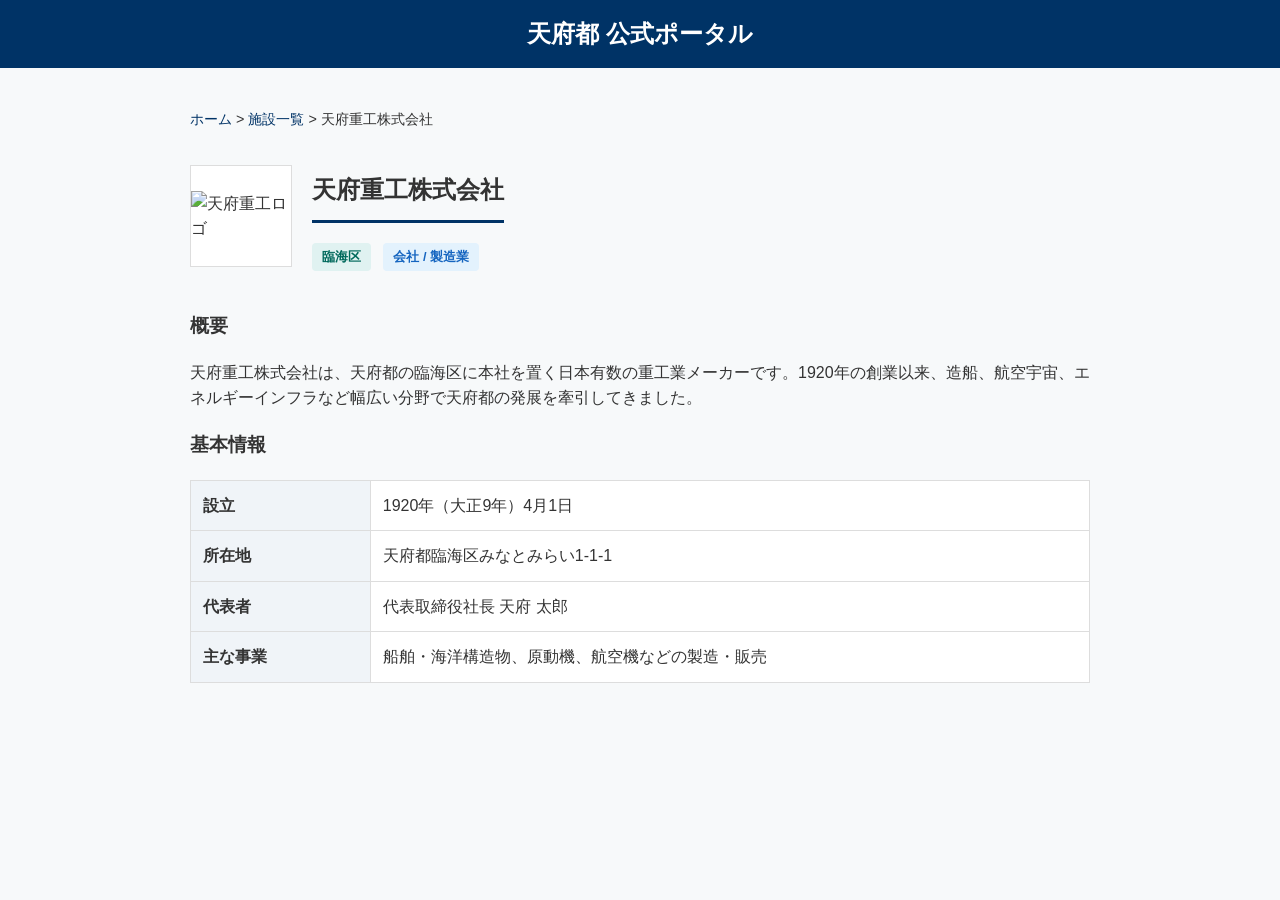
==== detail-tenfu-heavy.html @ 9f64f0f5 "detail-tenfu-heavy.html を作成" ====
<!DOCTYPE html>
<html lang="ja">
<head>
  <meta charset="UTF-8">
  <meta name="viewport" content="width=device-width, initial-scale=1.0">
  <title>天府重工株式会社 | 天府都 公式ポータル</title>
  <link rel="stylesheet" href="style.css">
</head>
<body>

  <header>
    <h1>天府都 公式ポータル</h1>
  </header>

  <main>
    <div class="breadcrumb">
      <a href="index.html">ホーム</a> &gt; 
      <a href="index.html">施設一覧</a> &gt; 
      天府重工株式会社
    </div>

    <div class="detail-header">
      <div class="detail-logo">
        <img src="https://placehold.jp/80x80.png?text=Logo" alt="天府重工ロゴ">
      </div>
      <div>
        <h2>天府重工株式会社</h2>
        <span class="badge badge-area">臨海区</span>
        <span class="badge badge-genre">会社 / 製造業</span>
      </div>
    </div>

    <section>
      <h3>概要</h3>
      <p>天府重工株式会社は、天府都の臨海区に本社を置く日本有数の重工業メーカーです。1920年の創業以来、造船、航空宇宙、エネルギーインフラなど幅広い分野で天府都の発展を牽引してきました。</p>
    </section>

    <section>
      <h3>基本情報</h3>
      <table class="detail-table">
        <tbody>
          <tr>
            <th>設立</th>
            <td>1920年（大正9年）4月1日</td>
          </tr>
          <tr>
            <th>所在地</th>
            <td>天府都臨海区みなとみらい1-1-1</td>
          </tr>
          <tr>
            <th>代表者</th>
            <td>代表取締役社長 天府 太郎</td>
          </tr>
          <tr>
            <th>主な事業</th>
            <td>船舶・海洋構造物、原動機、航空機などの製造・販売</td>
          </tr>
        </tbody>
      </table>
    </section>

  </main>

</body>
</html>
---- style.css ----
/* style.css */
:root {
  --primary-color: #003366; /* 天府都のテーマカラー（濃紺） */
  --bg-color: #f7f9fa;
  --text-color: #333333;
  --border-color: #dddddd;
}

body {
  font-family: "Helvetica Neue", Arial, "Hiragino Kaku Gothic ProN", "Hiragino Sans", Meiryo, sans-serif;
  margin: 0;
  padding: 0;
  background-color: var(--bg-color);
  color: var(--text-color);
  line-height: 1.6;
}

/* ヘッダー */
header {
  background-color: var(--primary-color);
  color: white;
  padding: 15px 20px;
  text-align: center;
}

header h1 {
  margin: 0;
  font-size: 1.5rem;
}

/* メインコンテンツ */
main {
  max-width: 900px;
  margin: 40px auto;
  padding: 0 20px;
}

h2 {
  border-bottom: 3px solid var(--primary-color);
  padding-bottom: 10px;
  margin-bottom: 20px;
}

/* --- カード型リストのスタイル --- */
.facility-list {
  display: flex;
  flex-direction: column;
  gap: 15px;
}

.card {
  display: flex;
  background-color: white;
  border: 1px solid var(--border-color);
  border-radius: 8px;
  text-decoration: none; /* リンクの下線を消す */
  color: inherit;
  overflow: hidden;
  transition: box-shadow 0.3s ease, transform 0.2s ease;
}

/* ホバー時のアクション */
.card:hover {
  box-shadow: 0 4px 12px rgba(0, 0, 0, 0.1);
  transform: translateY(-2px);
}

.card-logo {
  width: 150px;
  background-color: #eeeeee;
  display: flex;
  align-items: center;
  justify-content: center;
  border-right: 1px solid var(--border-color);
}

.card-logo img {
  max-width: 100%;
  height: auto;
  padding: 10px;
}

.card-content {
  padding: 20px;
  flex: 1;
}

.card-content h3 {
  margin: 0 0 10px 0;
  color: var(--primary-color);
}

/* 区域・ジャンルのバッジ */
.badge {
  display: inline-block;
  padding: 4px 10px;
  font-size: 0.8rem;
  border-radius: 4px;
  margin-right: 8px;
  margin-bottom: 10px;
  font-weight: bold;
}

.badge-area { background-color: #e0f2f1; color: #00695c; }
.badge-genre { background-color: #e3f2fd; color: #1565c0; }

.card-content p {
  margin: 0;
  font-size: 0.95rem;
  color: #555;
}

/* --- 個別ページ用のスタイル --- */
.breadcrumb {
  font-size: 0.9rem;
  margin-bottom: 20px;
}
.breadcrumb a { color: var(--primary-color); text-decoration: none; }
.breadcrumb a:hover { text-decoration: underline; }

.detail-header {
  display: flex;
  align-items: center;
  gap: 20px;
  margin-bottom: 30px;
}

.detail-logo {
  width: 100px;
  height: 100px;
  background-color: #fff;
  border: 1px solid var(--border-color);
  display: flex;
  align-items: center;
  justify-content: center;
}

.detail-table {
  width: 100%;
  border-collapse: collapse;
  margin-top: 20px;
  background-color: white;
}

.detail-table th, .detail-table td {
  border: 1px solid var(--border-color);
  padding: 12px;
}

.detail-table th {
  background-color: #f0f4f8;
  width: 20%;
  text-align: left;
}
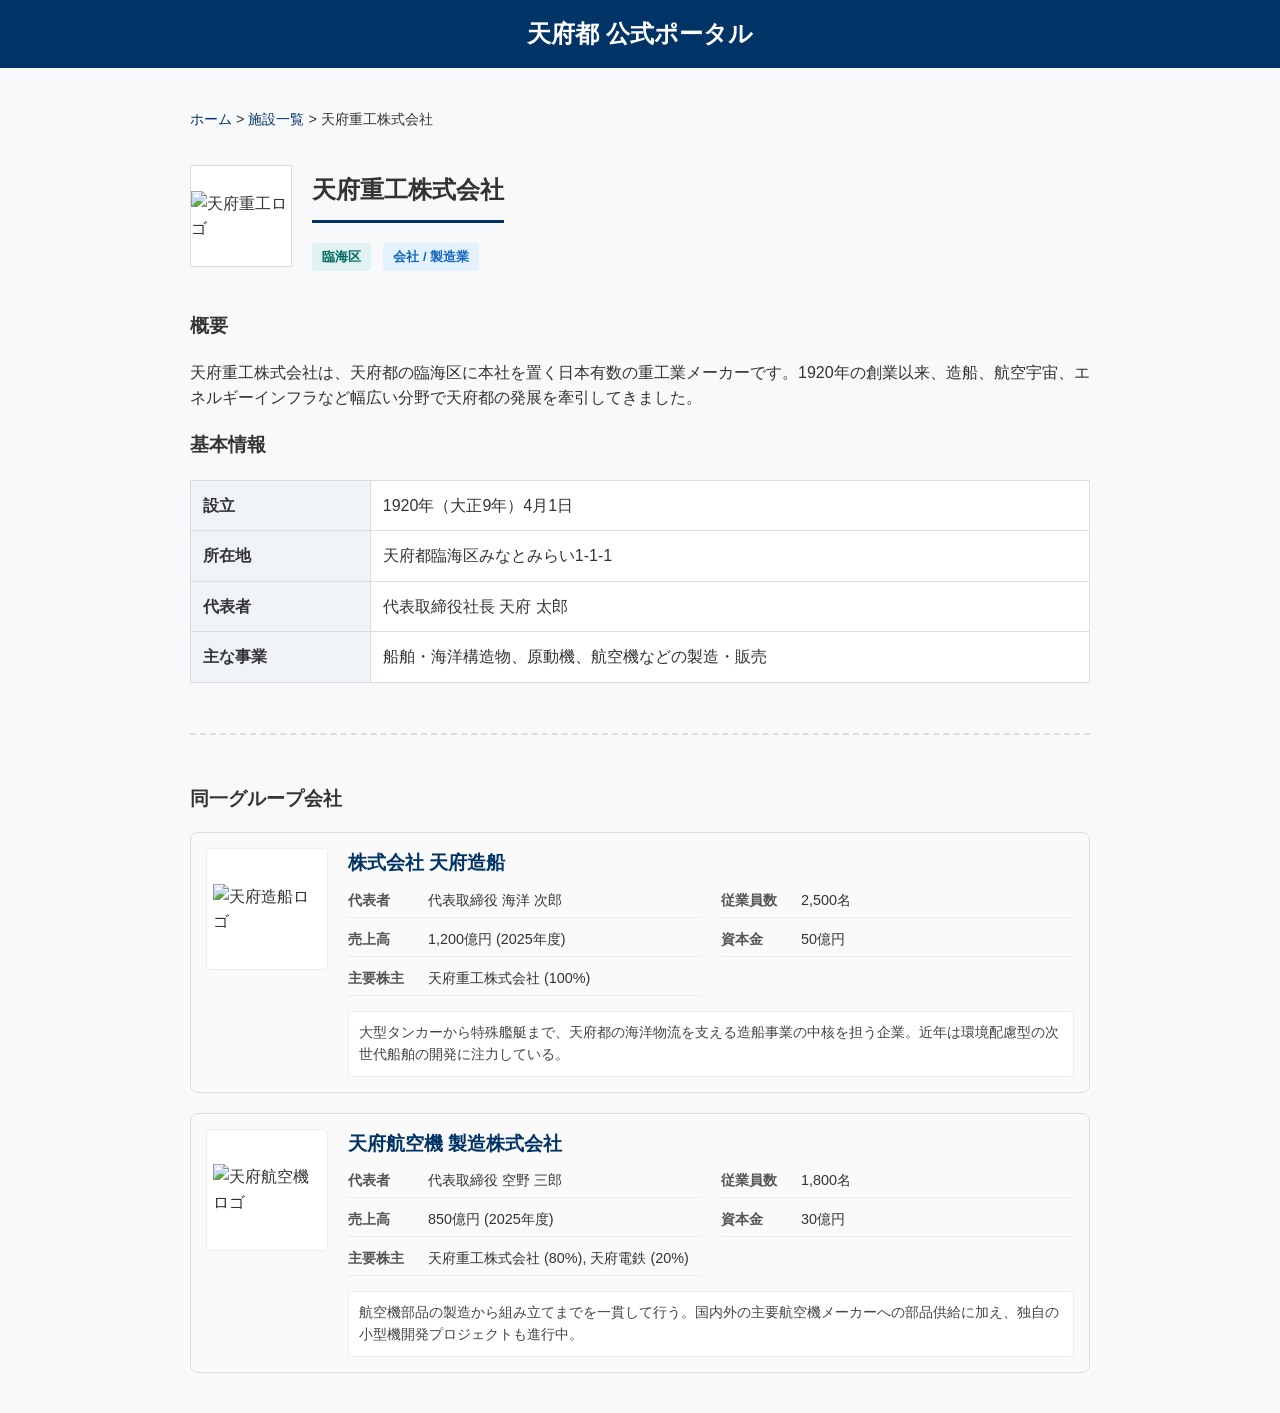
==== commit 63fc60fa: "Update detail-tenfu-heavy.html" ====
--- a/detail-tenfu-heavy.html
+++ b/detail-tenfu-heavy.html
@@ -13,12 +13,14 @@
   </header>
 
   <main>
+    <!-- パンくずリスト -->
     <div class="breadcrumb">
       <a href="index.html">ホーム</a> &gt; 
       <a href="index.html">施設一覧</a> &gt; 
       天府重工株式会社
     </div>
 
+    <!-- ヘッダー情報 -->
     <div class="detail-header">
       <div class="detail-logo">
         <img src="https://placehold.jp/80x80.png?text=Logo" alt="天府重工ロゴ">
@@ -30,11 +32,13 @@
       </div>
     </div>
 
+    <!-- 詳細テキスト -->
     <section>
       <h3>概要</h3>
       <p>天府重工株式会社は、天府都の臨海区に本社を置く日本有数の重工業メーカーです。1920年の創業以来、造船、航空宇宙、エネルギーインフラなど幅広い分野で天府都の発展を牽引してきました。</p>
     </section>
 
+    <!-- 基本情報テーブル -->
     <section>
       <h3>基本情報</h3>
       <table class="detail-table">
@@ -59,6 +63,57 @@
       </table>
     </section>
 
+    <!-- =========================================
+         ここから追加：同一グループ会社セクション
+         ========================================= -->
+    <section class="group-companies">
+      <h3>同一グループ会社</h3>
+      
+      <div class="group-list">
+        
+        <!-- グループ会社 1 -->
+        <div class="group-card">
+          <div class="group-logo">
+            <img src="https://placehold.jp/100x100.png?text=SubLogo1" alt="天府造船ロゴ">
+          </div>
+          <div class="group-info">
+            <h4>株式会社 天府造船</h4>
+            <div class="group-grid">
+              <div class="group-grid-item"><span class="label">代表者</span><span>代表取締役 海洋 次郎</span></div>
+              <div class="group-grid-item"><span class="label">従業員数</span><span>2,500名</span></div>
+              <div class="group-grid-item"><span class="label">売上高</span><span>1,200億円 (2025年度)</span></div>
+              <div class="group-grid-item"><span class="label">資本金</span><span>50億円</span></div>
+              <div class="group-grid-item"><span class="label">主要株主</span><span>天府重工株式会社 (100%)</span></div>
+            </div>
+            <p class="group-desc">
+              大型タンカーから特殊艦艇まで、天府都の海洋物流を支える造船事業の中核を担う企業。近年は環境配慮型の次世代船舶の開発に注力している。
+            </p>
+          </div>
+        </div>
+
+        <!-- グループ会社 2 -->
+        <div class="group-card">
+          <div class="group-logo">
+            <img src="https://placehold.jp/100x100.png?text=SubLogo2" alt="天府航空機ロゴ">
+          </div>
+          <div class="group-info">
+            <h4>天府航空機 製造株式会社</h4>
+            <div class="group-grid">
+              <div class="group-grid-item"><span class="label">代表者</span><span>代表取締役 空野 三郎</span></div>
+              <div class="group-grid-item"><span class="label">従業員数</span><span>1,800名</span></div>
+              <div class="group-grid-item"><span class="label">売上高</span><span>850億円 (2025年度)</span></div>
+              <div class="group-grid-item"><span class="label">資本金</span><span>30億円</span></div>
+              <div class="group-grid-item"><span class="label">主要株主</span><span>天府重工株式会社 (80%), 天府電鉄 (20%)</span></div>
+            </div>
+            <p class="group-desc">
+              航空機部品の製造から組み立てまでを一貫して行う。国内外の主要航空機メーカーへの部品供給に加え、独自の小型機開発プロジェクトも進行中。
+            </p>
+          </div>
+        </div>
+
+      </div>
+    </section>
+
   </main>
 
 </body>
--- a/style.css
+++ b/style.css
@@ -152,3 +152,123 @@
   width: 20%;
   text-align: left;
 }
+/* =========================================
+   ここから追加：歴代総裁ページ＆グループ会社用
+   ========================================= */
+
+/* --- 歴代総裁ページ --- */
+.president-list {
+  display: flex;
+  flex-direction: column;
+  gap: 20px;
+}
+
+.president-card {
+  background-color: white;
+  border-left: 5px solid var(--primary-color);
+  border-radius: 4px;
+  padding: 20px;
+  box-shadow: 0 2px 5px rgba(0,0,0,0.05);
+}
+
+.president-term {
+  font-weight: bold;
+  color: #666;
+  font-size: 0.9rem;
+  margin-bottom: 5px;
+}
+
+.president-card h3 {
+  margin: 0 0 15px 0;
+  color: var(--text-color);
+  font-size: 1.3rem;
+}
+
+.president-achievements {
+  margin: 0;
+  padding-left: 20px;
+}
+
+.president-achievements li {
+  margin-bottom: 8px;
+}
+
+/* --- 同一グループ会社 --- */
+.group-companies {
+  margin-top: 50px;
+  padding-top: 30px;
+  border-top: 2px dashed var(--border-color);
+}
+
+.group-list {
+  display: flex;
+  flex-direction: column;
+  gap: 20px;
+}
+
+.group-card {
+  display: flex;
+  background-color: #fafafa;
+  border: 1px solid var(--border-color);
+  border-radius: 8px;
+  padding: 15px;
+  gap: 20px;
+}
+
+.group-logo {
+  width: 120px;
+  min-width: 120px;
+  height: 120px;
+  background-color: white;
+  border: 1px solid #eee;
+  display: flex;
+  align-items: center;
+  justify-content: center;
+  border-radius: 4px;
+}
+
+.group-logo img {
+  max-width: 90%;
+  max-height: 90%;
+}
+
+.group-info {
+  flex: 1;
+}
+
+.group-info h4 {
+  margin: 0 0 10px 0;
+  font-size: 1.2rem;
+  color: var(--primary-color);
+}
+
+.group-grid {
+  display: grid;
+  grid-template-columns: 1fr 1fr;
+  gap: 10px 20px;
+  font-size: 0.9rem;
+  margin-bottom: 15px;
+}
+
+.group-grid-item {
+  display: flex;
+  border-bottom: 1px solid #eee;
+  padding-bottom: 5px;
+}
+
+.group-grid-item span.label {
+  font-weight: bold;
+  width: 80px;
+  color: #555;
+}
+
+.group-desc {
+  font-size: 0.9rem;
+  color: #444;
+  margin: 0;
+  line-height: 1.5;
+  background-color: white;
+  padding: 10px;
+  border-radius: 4px;
+  border: 1px solid #eee;
+}
